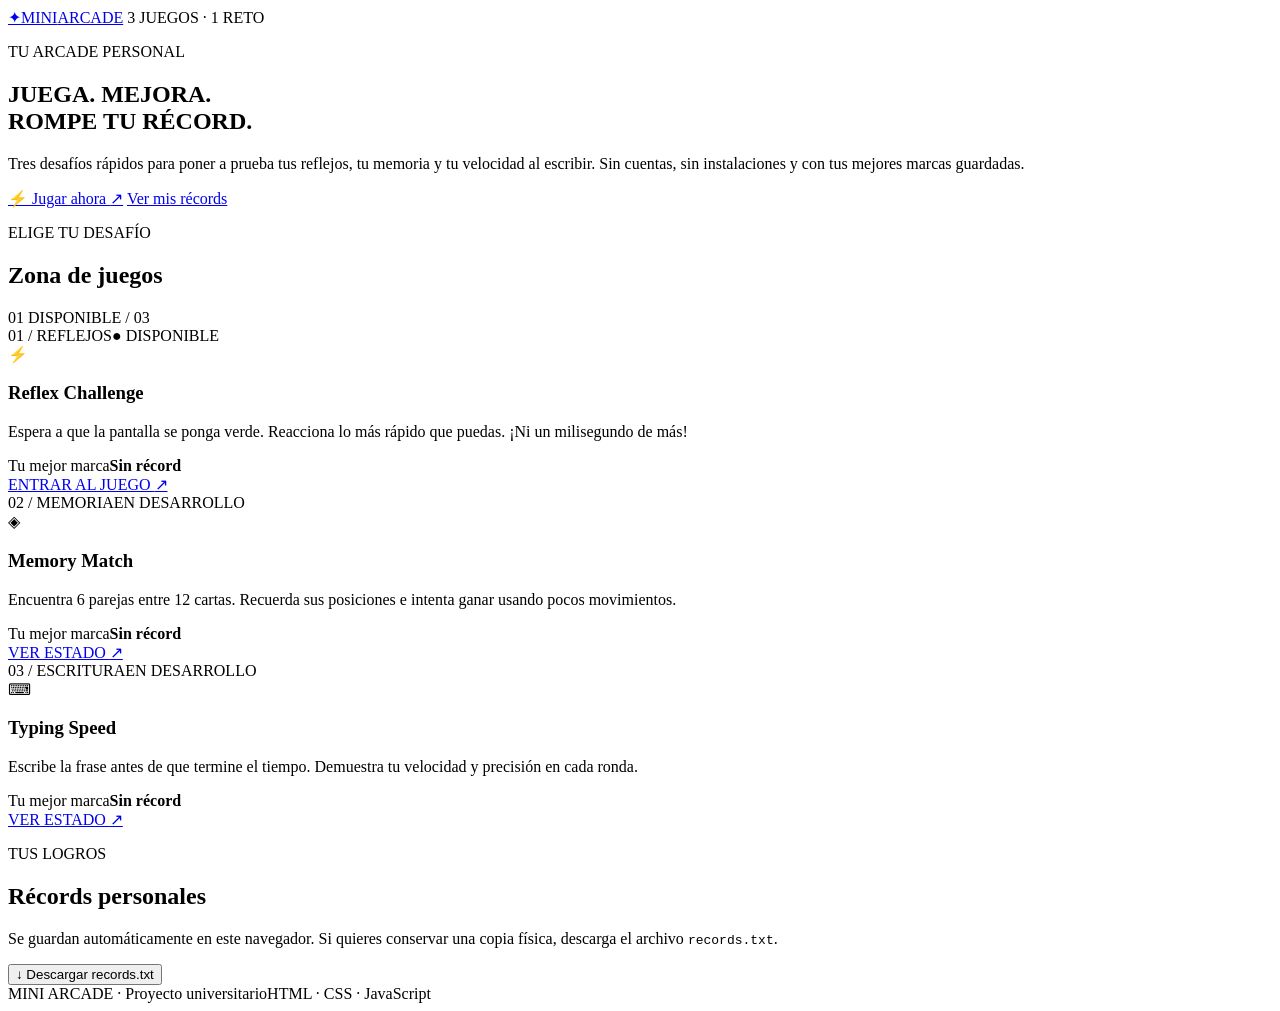
==== index.html @ 8ec37a25 "first commit" ====
<!DOCTYPE html>
<html lang="es">
<head>
  <meta charset="UTF-8">
  <meta name="viewport" content="width=device-width, initial-scale=1">
  <meta name="description" content="Mini Arcade: tres juegos, un reto y tus mejores récords.">
  <title>Mini Arcade | Juega y supera tu récord</title>
  <link rel="stylesheet" href="./css/global.css">
  <script type="module" src="./js/home.js"></script>
</head>
<body>
  <div class="page-wrap">
    <header class="site-header shell">
      <a class="brand" href="./index.html" aria-label="Mini Arcade, inicio"><span class="brand-mark" aria-hidden="true">✦</span><span>MINI<span class="text-gradient">ARCADE</span></span></a>
      <span class="header-tag">3 JUEGOS · 1 RETO</span>
    </header>

    <main class="shell">
      <section class="hero" aria-labelledby="hero-title">
        <p class="eyebrow"><span class="live-dot" aria-hidden="true"></span> TU ARCADE PERSONAL</p>
        <h1 id="hero-title">JUEGA. MEJORA.<br><span class="text-gradient">ROMPE TU RÉCORD.</span></h1>
        <p class="hero-description">Tres desafíos rápidos para poner a prueba tus reflejos, tu memoria y tu velocidad al escribir. Sin cuentas, sin instalaciones y con tus mejores marcas guardadas.</p>
        <div class="hero-actions">
          <a class="button button-primary" href="./games/reflex/index.html">⚡ Jugar ahora <span aria-hidden="true">↗</span></a>
          <a class="button button-ghost" href="#records">Ver mis récords</a>
        </div>
      </section>

      <section class="section-games" aria-labelledby="games-title">
        <div class="section-head"><div><p class="eyebrow">ELIGE TU DESAFÍO</p><h2 id="games-title">Zona de juegos</h2></div><span class="section-count">01 DISPONIBLE / 03</span></div>
        <div class="games-grid">
          <article class="game-card game-card-active">
            <div class="card-top"><span class="game-number">01 / REFLEJOS</span><span class="badge badge-ready">● DISPONIBLE</span></div>
            <div class="game-symbol reflex-symbol" aria-hidden="true">⚡</div>
            <h3>Reflex Challenge</h3>
            <p>Espera a que la pantalla se ponga verde. Reacciona lo más rápido que puedas. ¡Ni un milisegundo de más!</p>
            <div class="game-meta"><span>Tu mejor marca</span><strong id="record-reflex">Sin récord</strong></div>
            <a class="button button-primary button-full" href="./games/reflex/index.html">ENTRAR AL JUEGO <span aria-hidden="true">↗</span></a>
          </article>

          <article class="game-card">
            <div class="card-top"><span class="game-number">02 / MEMORIA</span><span class="badge badge-soon">EN DESARROLLO</span></div>
            <div class="game-symbol memory-symbol" aria-hidden="true">◈</div>
            <h3>Memory Match</h3>
            <p>Encuentra 6 parejas entre 12 cartas. Recuerda sus posiciones e intenta ganar usando pocos movimientos.</p>
            <div class="game-meta"><span>Tu mejor marca</span><strong id="record-memory">Sin récord</strong></div>
            <a class="button button-outline button-full" href="./games/memory/index.html">VER ESTADO <span aria-hidden="true">↗</span></a>
          </article>

          <article class="game-card">
            <div class="card-top"><span class="game-number">03 / ESCRITURA</span><span class="badge badge-soon">EN DESARROLLO</span></div>
            <div class="game-symbol typing-symbol" aria-hidden="true">⌨</div>
            <h3>Typing Speed</h3>
            <p>Escribe la frase antes de que termine el tiempo. Demuestra tu velocidad y precisión en cada ronda.</p>
            <div class="game-meta"><span>Tu mejor marca</span><strong id="record-typing">Sin récord</strong></div>
            <a class="button button-outline button-full" href="./games/typing/index.html">VER ESTADO <span aria-hidden="true">↗</span></a>
          </article>
        </div>
      </section>

      <section id="records" class="records-panel" aria-labelledby="records-title">
        <div class="records-copy"><p class="eyebrow">TUS LOGROS</p><h2 id="records-title">Récords personales</h2><p>Se guardan automáticamente en este navegador. Si quieres conservar una copia física, descarga el archivo <code>records.txt</code>.</p><p id="export-message" role="status" aria-live="polite" class="notice"></p></div>
        <button id="download-records" class="button button-primary" type="button">↓ Descargar records.txt</button>
      </section>
    </main>

    <footer class="site-footer shell"><span>MINI ARCADE · Proyecto universitario</span><span>HTML · CSS · JavaScript</span></footer>
  </div>
</body>
</html>
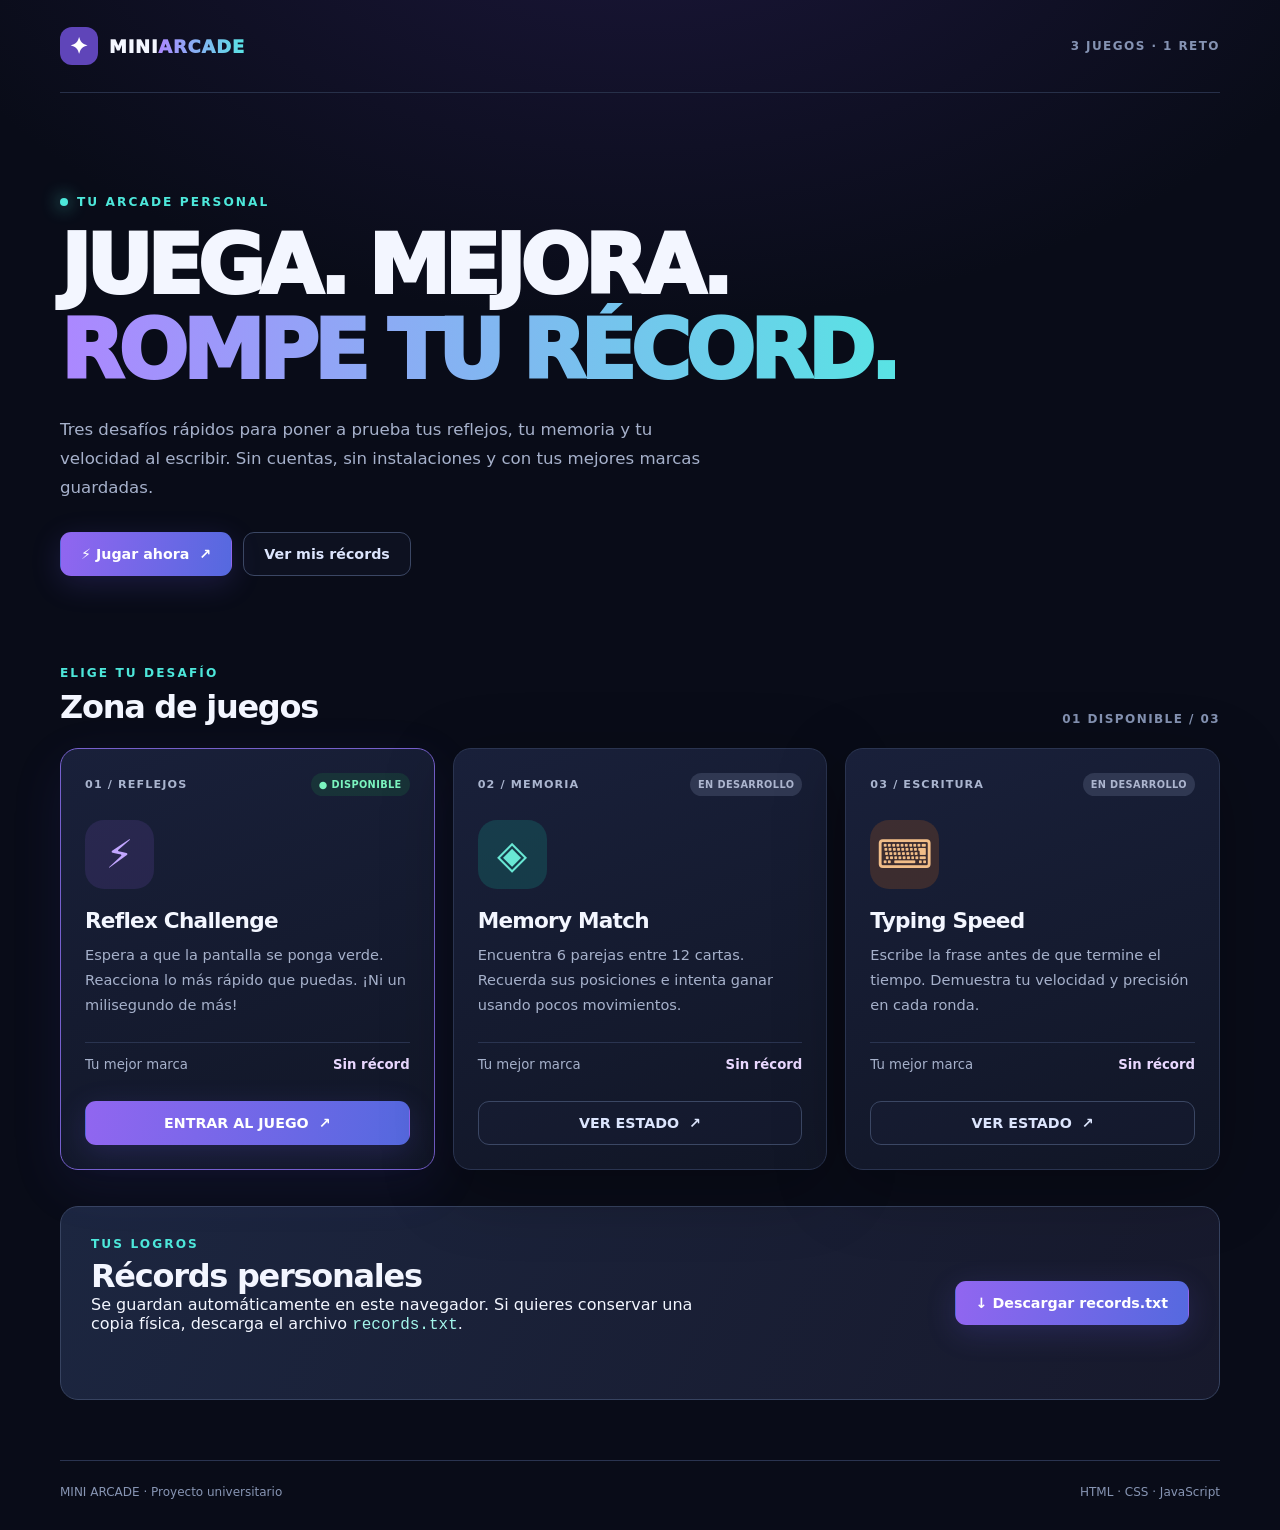
==== commit 70099e80: "(Refactor) Actualizar los enlaces de los juegos a rutas relativas y restaurar la funcionalidad del m" ====
--- a/index.html
+++ b/index.html
@@ -21,7 +21,7 @@
         <h1 id="hero-title">JUEGA. MEJORA.<br><span class="text-gradient">ROMPE TU RÉCORD.</span></h1>
         <p class="hero-description">Tres desafíos rápidos para poner a prueba tus reflejos, tu memoria y tu velocidad al escribir. Sin cuentas, sin instalaciones y con tus mejores marcas guardadas.</p>
         <div class="hero-actions">
-          <a class="button button-primary" href="./games/reflex/index.html">⚡ Jugar ahora <span aria-hidden="true">↗</span></a>
+          <a class="button button-primary" href="games/reflex/index.html">⚡ Jugar ahora <span aria-hidden="true">↗</span></a>
           <a class="button button-ghost" href="#records">Ver mis récords</a>
         </div>
       </section>
@@ -44,7 +44,7 @@
             <h3>Memory Match</h3>
             <p>Encuentra 6 parejas entre 12 cartas. Recuerda sus posiciones e intenta ganar usando pocos movimientos.</p>
             <div class="game-meta"><span>Tu mejor marca</span><strong id="record-memory">Sin récord</strong></div>
-            <a class="button button-outline button-full" href="./games/memory/index.html">VER ESTADO <span aria-hidden="true">↗</span></a>
+            <a class="button button-outline button-full" href="games/memory/index.html">VER ESTADO <span aria-hidden="true">↗</span></a>
           </article>
 
           <article class="game-card">
--- a/css/global.css
+++ b/css/global.css
@@ -0,0 +1,72 @@
+:root {
+  color-scheme: dark;
+  --bg: #090c18;
+  --panel: #13192c;
+  --panel-2: #171f35;
+  --line: #2a3450;
+  --text: #f3f6ff;
+  --muted: #a6b1cb;
+  --purple: #9c79ff;
+  --cyan: #4de7da;
+  --green: #60e7a7;
+  --red: #ff6e85;
+  --shadow: 0 18px 70px #0004;
+  font-family: system-ui, -apple-system, "Segoe UI", Roboto, Arial, sans-serif;
+  font-size: 16px;
+}
+* { box-sizing: border-box; }
+html { scroll-behavior: smooth; }
+body { margin: 0; background: radial-gradient(ellipse 80% 40% at 50% -9%, #33246770, transparent 75%), var(--bg); color: var(--text); }
+a { color: inherit; text-decoration: none; }
+button { font: inherit; cursor: pointer; }
+button:focus-visible, a:focus-visible { outline: 3px solid var(--cyan); outline-offset: 4px; }
+h1,h2,h3,p { margin-top: 0; }
+.shell { width: min(1160px, calc(100% - 40px)); margin-inline: auto; }
+.page-wrap { min-height: 100vh; display: flex; flex-direction: column; }
+.site-header { display: flex; align-items: center; justify-content: space-between; padding-block: 27px; border-bottom: 1px solid #273049; gap: 10px; }
+.brand { display: inline-flex; align-items: center; gap: 11px; font-weight: 950; font-size: 1.12rem; letter-spacing: .045em; }
+.brand-mark { display: grid; place-items: center; width: 38px; height: 38px; border-radius: 12px; background: #5f45b9; color: white; font-size: 1.4rem; }
+.text-gradient { background: linear-gradient(90deg, #ac87ff, #59e3e4); background-clip: text; -webkit-background-clip: text; color: transparent; }
+.header-tag,.section-count { color: #8593b3; font-size: .75rem; letter-spacing: .12em; font-weight: 700; }
+.hero { padding: clamp(58px, 8vw, 110px) 0 clamp(57px, 7vw, 90px); }
+.eyebrow { display: flex; align-items: center; gap: 9px; margin-bottom: 15px; color: var(--cyan); letter-spacing: .17em; font-size: .76rem; font-weight: 800; }
+.live-dot { width: 8px; height: 8px; background: var(--cyan); border-radius: 50%; box-shadow: 0 0 17px var(--cyan); }
+h1 { font-size: clamp(2.45rem, 6.4vw, 5.4rem); font-weight: 950; letter-spacing: -.065em; line-height: 1.03; margin-bottom: 22px; }
+.hero-description { max-width: 650px; color: var(--muted); font-size: 1.04rem; line-height: 1.75; }
+.hero-actions { display: flex; flex-wrap: wrap; gap: 11px; margin-top: 30px; }
+.button { border: 1px solid transparent; display: inline-flex; align-items: center; justify-content: center; gap: 10px; padding: 13px 20px; border-radius: 11px; font-size: .89rem; font-weight: 800; transition: transform .15s ease, border-color .15s ease, background .15s ease; }
+.button:hover { transform: translateY(-2px); }
+.button-primary { background: linear-gradient(100deg, #9166f0, #5569df); color: white; box-shadow: 0 8px 30px #6b59e533; }
+.button-ghost,.button-outline { border-color: #3b4764; color: #dce5fd; background: #1e274033; }
+.button-ghost:hover,.button-outline:hover { background: #26324e; border-color: var(--cyan); }
+.button-full { width: 100%; }
+.section-head { display: flex; justify-content: space-between; align-items: flex-end; gap: 15px; margin-bottom: 22px; }
+.section-head h2,.records-panel h2 { font-size: clamp(1.55rem, 2.5vw, 2.1rem); letter-spacing: -.04em; margin: 0; }
+.section-head .eyebrow { margin-bottom: 8px; }
+.games-grid { display: grid; grid-template-columns: repeat(3, minmax(0,1fr)); gap: 18px; }
+.game-card { padding: 24px; min-width: 0; display: flex; flex-direction: column; background: linear-gradient(160deg, #19203a, #111626); border: 1px solid var(--line); border-radius: 18px; box-shadow: var(--shadow); }
+.game-card-active { border-color: #7660cc; box-shadow: 0 16px 54px #6153dc18; }
+.card-top { display: flex; align-items: center; justify-content: space-between; gap: 8px; min-height: 22px; }
+.game-number { font-size: .7rem; font-weight: 800; letter-spacing: .1em; color: #aab5cf; }
+.badge { font-size: .61rem; font-weight: 800; white-space: nowrap; padding: 6px 8px; border-radius: 99px; letter-spacing: .04em; }
+.badge-ready { color: #7bf4bf; background: #1b533d66; }
+.badge-soon { color: #adb6cf; background: #303852; }
+.game-symbol { width: 69px; height: 69px; display: grid; place-items: center; border-radius: 19px; font-size: 2.45rem; margin: 24px 0 19px; }
+.reflex-symbol { color: #c2a6ff; background: #553f9045; }
+.memory-symbol { color: #69e7d4; background: #167e7650; }
+.typing-symbol { color: #f1bd88; background: #8c4c2350; }
+.game-card h3 { font-size: 1.35rem; letter-spacing: -.035em; margin-bottom: 10px; }
+.game-card > p { flex: 1; color: var(--muted); font-size: .91rem; line-height: 1.7; margin-bottom: 25px; }
+.game-meta { display: flex; justify-content: space-between; align-items: center; gap: 10px; padding: 14px 0 16px; margin-bottom: 13px; border-top: 1px solid var(--line); font-size: .83rem; }
+.game-meta span { color: var(--muted); }
+.game-meta strong { color: #e9d8ff; }
+.records-panel { margin-block: 36px 60px; padding: 30px; display: flex; align-items: center; justify-content: space-between; gap: 25px; border-radius: 18px; border: 1px solid #374360; background: linear-gradient(115deg,#1c2640,#17192c); }
+.records-copy { max-width: 630px; }
+.records-copy p:last-of-type { color: var(--muted); line-height: 1.65; font-size: .9rem; margin-top: 12px; }
+.records-panel .eyebrow { margin-bottom: 6px; }
+.notice { color: var(--green); margin-bottom: 0; min-height: 1.3em; font-size: .8rem; }
+code { color: #a3f6eb; }
+.site-footer { margin-top: auto; display: flex; justify-content: space-between; flex-wrap: wrap; gap: 10px; padding: 24px 0 32px; border-top: 1px solid var(--line); color: #8795b3; font-size: .75rem; }
+@media (max-width: 880px) { .games-grid { grid-template-columns: repeat(2,minmax(0,1fr)); } .records-panel { flex-direction: column; align-items: flex-start; } }
+@media (max-width: 620px) { .games-grid { grid-template-columns: 1fr; } .header-tag,.section-count { display: none; } .shell { width: min(100% - 28px, 1160px); } .hero { padding-block: 56px 50px; } .game-card { padding: 20px; } .records-panel { padding: 22px; } .records-panel .button { width: 100%; } .hero-actions .button { flex-grow: 1; } }
+@media (prefers-reduced-motion: reduce) { *, *::before, *::after { animation-duration: .01ms !important; transition-duration: .01ms !important; scroll-behavior: auto !important; } }
